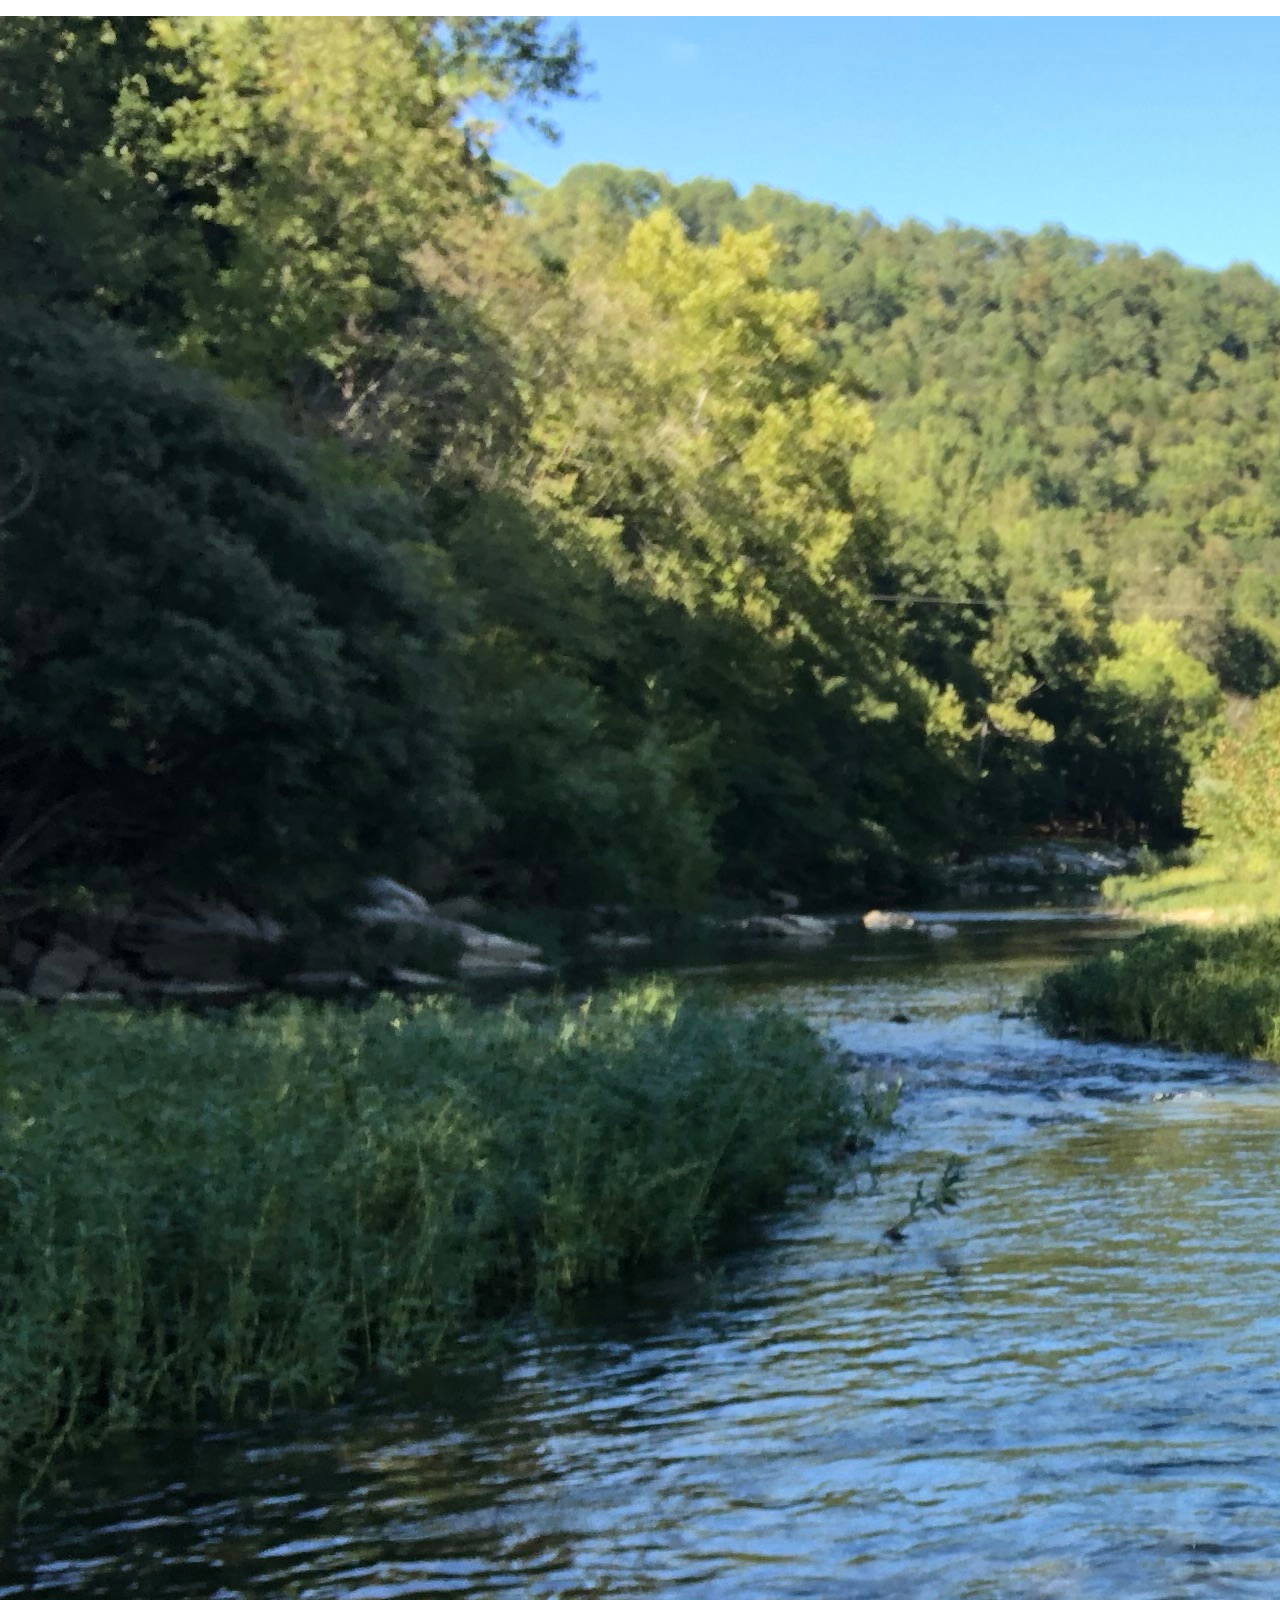
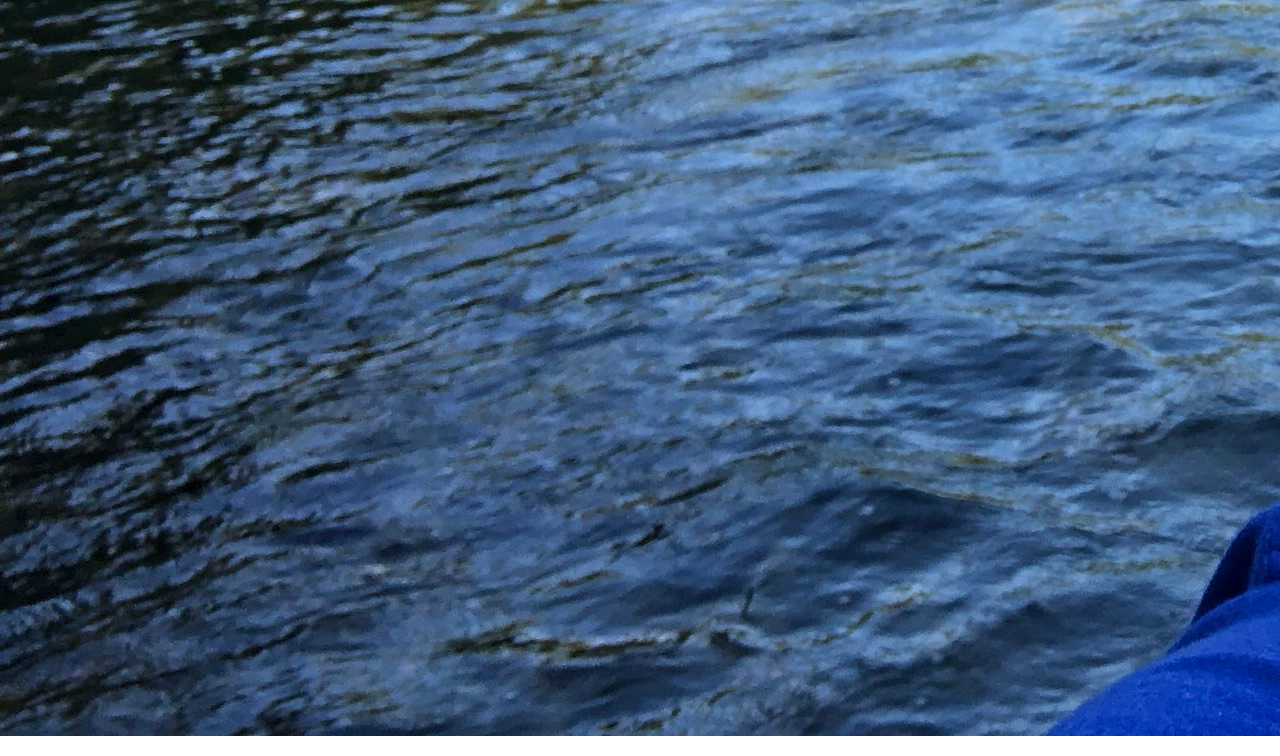
==== index.html @ 52b2852a "This is the first commit" ====
<!DOCTYPE html>
<html lang="en">
<head>
    <meta charset="UTF-8">
    <meta http-equiv="X-UA-Compatible" content="IE=edge">
    <meta name="viewport" content="width=device-width, initial-scale=1.0">
    <link rel="stylesheet" href="/normalize.css">
    <link rel="stylesheet" href="/styles.css">
    <title>Document</title>
</head>
<body>
    
</body>
</html>

<p>
  <img src="/my-pics/pics/me-at-river.JPG" alt="a picture of me at a river" />
</p>
---- styles.css ----
.box{
    display: block;
    width: 300px;
    height: 300px;
    background-color: tomato;
    box-shadow: 10px 10px lightgrey;
    border-radius: 10px;
    margin: 10px;
}
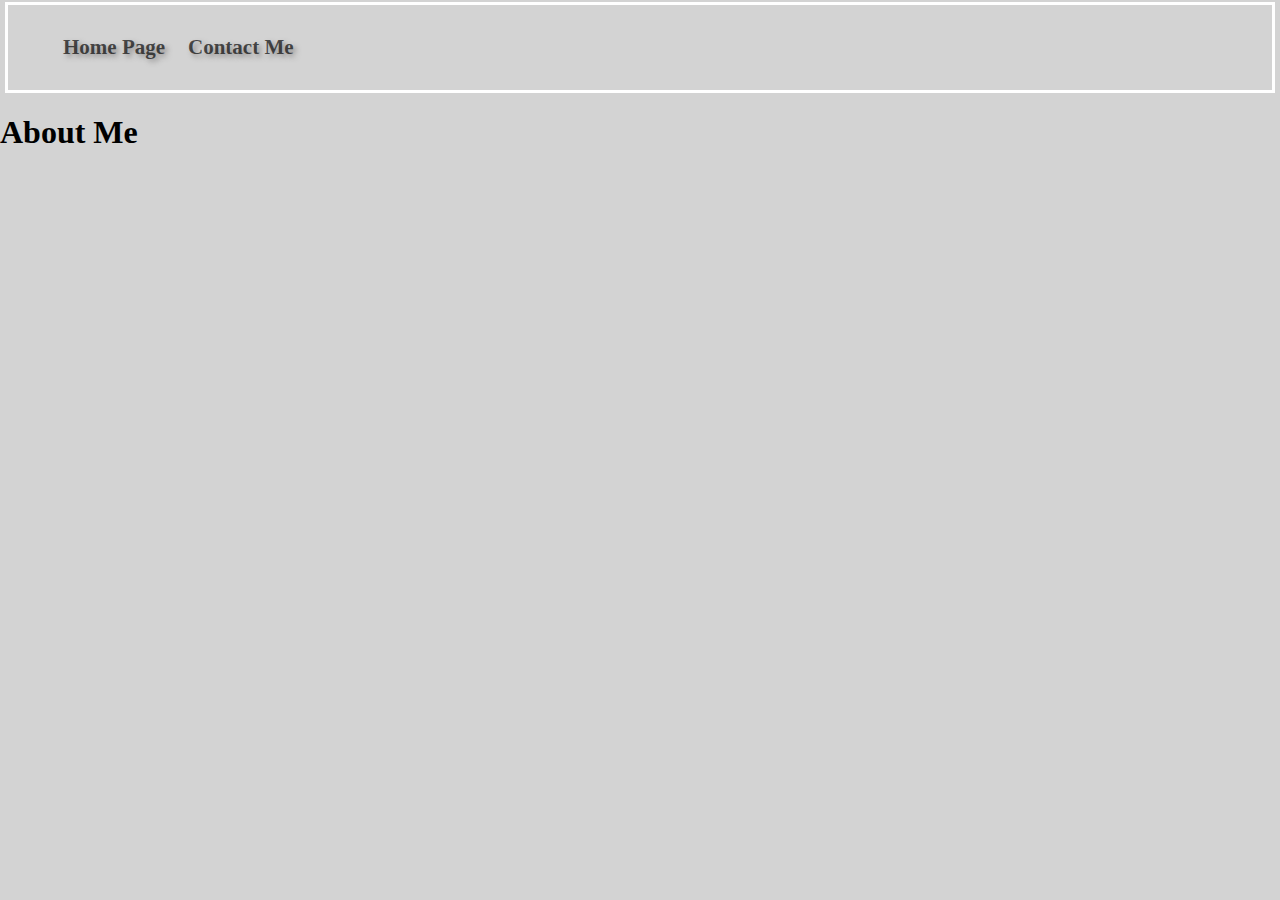
==== commit 6a4ea1ff: "initial code save" ====
--- a/index.html
+++ b/index.html
@@ -6,13 +6,21 @@
     <meta name="viewport" content="width=device-width, initial-scale=1.0">
     <link rel="stylesheet" href="/normalize.css">
     <link rel="stylesheet" href="/styles.css">
-    <title>Document</title>
+    <title>My-Webpage(Jeremy Mitchell)</title>
+    <style>
+        
+    </style>
 </head>
 <body>
+    <nav class="home-nav-bar">
+        <div class="home-link">Home Page</div>
+        <div class="contact-link">Contact Me</div>
+    </nav>
     
+    <div>
+        <h1>About Me</h1>
+    </div>
 </body>
 </html>
 
-<p>
-  <img src="/my-pics/pics/me-at-river.JPG" alt="a picture of me at a river" />
-</p>
+
--- a/styles.css
+++ b/styles.css
@@ -1,9 +1,61 @@
-.box{
-    display: block;
+*{
+    background-color: lightgray;    
+}
+
+.home-nav-bar, .contact-nav-bar{
+
+    padding: 5px;
+    padding-left: 50px;
+    border: 3px solid white;
+    margin: 2px 5px 3px 5px;
+    height: 75px;
+    font-size: 21px;
+    display: flex;
+    flex-direction: row;
+    align-items: center;
+    list-style: none;
+    font-family: 'Times New Roman', Times, serif;
+    font-weight: bold;
+    color: rgba(0, 0, 0, 0.674);
+}
+
+.home-link, .home-page.html, .contact-link, .contact.html{
+    width: 110px;
+    height: 20px;
+    padding: 10px;
+    padding-top: 5px;
+    padding-left: 5px;
+    text-shadow: 3px 3px 5px rgba(79, 76, 76, 0.5);
+}
+
+.cover-pic{
+    margin: 3px 5px 2px 5px;
+    display: grid;
+    grid-template-rows: 25% 50%;
+    grid-template-columns: 25% 50% 25%;
+    height: 525px;
+    border: 3px solid white;
+    justify-items: center;
+    align-items: center;
+}
+
+.title{
+    font-weight: bold;
+    font-size: 55px;
+}
+
+.pic-at-river{
     width: 300px;
-    height: 300px;
-    background-color: tomato;
-    box-shadow: 10px 10px lightgrey;
-    border-radius: 10px;
-    margin: 10px;
+    border-radius: 75%;
+    box-shadow: 0 0 25px rgb(0, 0, 0);
 }
+
+.about-me-text{
+    display: flex;
+    border: 3px solid white;
+    margin: 2px 5px 3px 5px;
+}
+
+h1{
+    font-family: 'Times New Roman', Times, serif;
+}
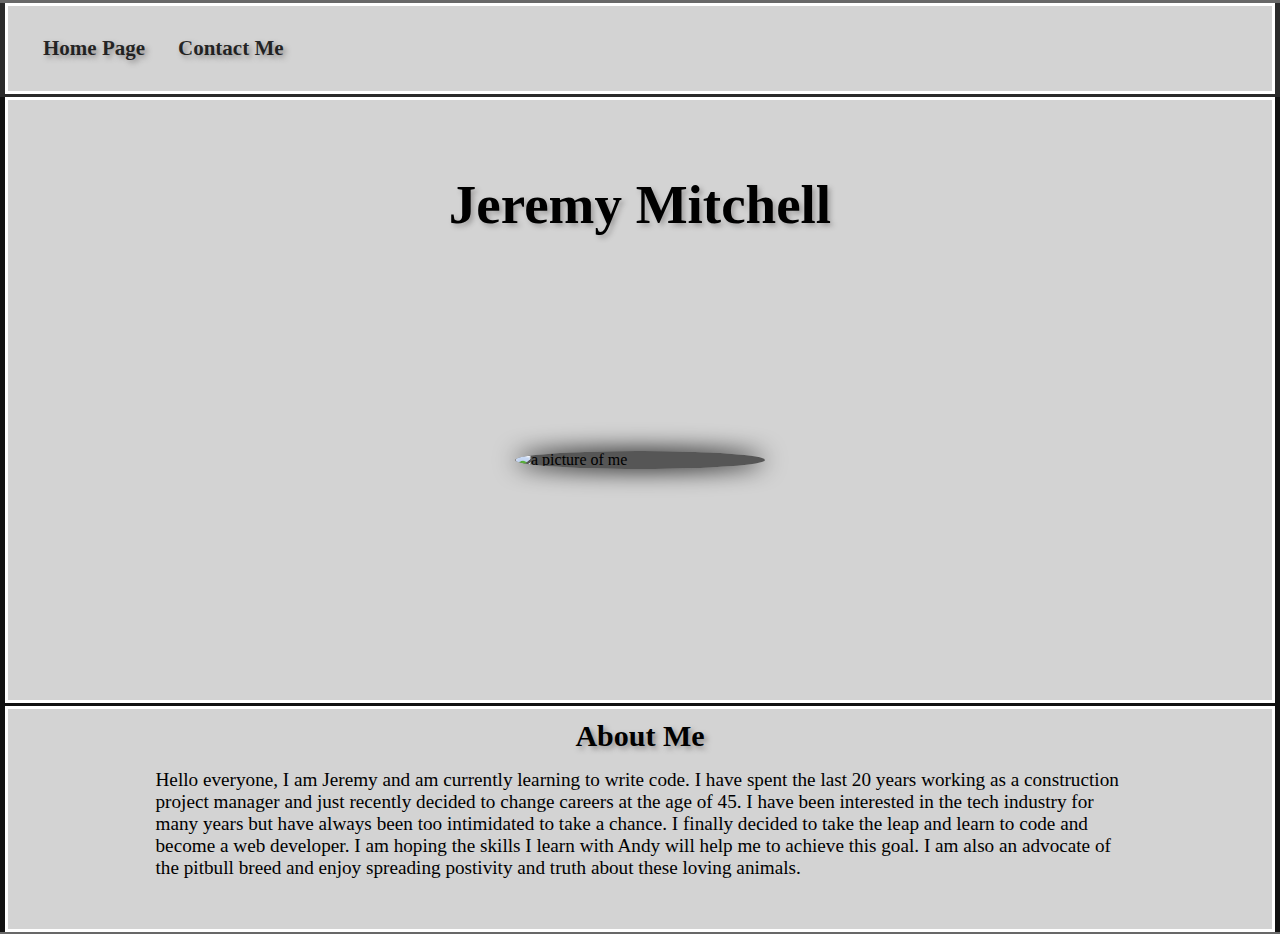
==== commit 4d644329: "Update index.html" ====
--- a/index.html
+++ b/index.html
@@ -1,26 +1,49 @@
 <!DOCTYPE html>
 <html lang="en">
-<head>
-    <meta charset="UTF-8">
-    <meta http-equiv="X-UA-Compatible" content="IE=edge">
-    <meta name="viewport" content="width=device-width, initial-scale=1.0">
-    <link rel="stylesheet" href="/normalize.css">
-    <link rel="stylesheet" href="/styles.css">
+  <head>
+    <meta charset="UTF-8" />
+    <meta http-equiv="X-UA-Compatible" content="IE=edge" />
+    <meta name="viewport" content="width=device-width, initial-scale=1.0" />
+    <link rel="stylesheet" href="normalize.css" />
+    <link rel="stylesheet" href="styles.css" />
     <title>My-Webpage(Jeremy Mitchell)</title>
-    <style>
-        
-    </style>
-</head>
-<body>
+    <style></style>
+  </head>
+  <body>
     <nav class="home-nav-bar">
-        <div class="home-link">Home Page</div>
-        <div class="contact-link">Contact Me</div>
+      <div class="home-link">Home Page</div>
+      <a class="contact-link" href="contact.html">Contact Me</a>
     </nav>
-    
-    <div>
-        <h1>About Me</h1>
-    </div>
-</body>
+
+    <!-- the open divs are there as place holders for the empty grid cells.  DO NOT DELETE!!! -->
+    <main>
+      <div class="home-page-pic-container">
+        <div></div>
+        <h1 class="pic-header">Jeremy Mitchell</h1>
+        <div></div>
+        <div></div>
+        <img
+          class="selfie"
+          src="/my-pics/pics/selfie.JPG"
+          alt="a picture of me"
+        />
+        <div></div>
+      </div>
+
+      <div class="about-me-container">
+        <div class="about-me">About Me</div>
+        <div class="description">
+          Hello everyone, I am Jeremy and am currently learning to write code. I
+          have spent the last 20 years working as a construction project manager
+          and just recently decided to change careers at the age of 45. I have
+          been interested in the tech industry for many years but have always
+          been too intimidated to take a chance. I finally decided to take the
+          leap and learn to code and become a web developer. I am hoping the
+          skills I learn with Andy will help me to achieve this goal. I am also
+          an advocate of the pitbull breed and enjoy spreading postivity and
+          truth about these loving animals.
+        </div>
+      </div>
+    </main>
+  </body>
 </html>
-
-
--- a/styles.css
+++ b/styles.css
@@ -1,22 +1,55 @@
+
+
+/* Home Page layout */
+/* i used the background color to create the line border and then created the background of each area with the lightgray below it*/
+
 *{
-    background-color: lightgray;    
+    background-color: rgba(0, 0, 0, 0.592); 
 }
 
-.home-nav-bar, .contact-nav-bar{
+.contact-nav-bar, .home-nav-bar,.contact-link, .home-link, .home-page-pic-container, .about-me-container, .pic-header, .about-me, .description, .contact-me-container, .contact-me-header, .phone, .email, .phone{
+    background: lightgray;
+}
 
-    padding: 5px;
-    padding-left: 50px;
-    border: 3px solid white;
-    margin: 2px 5px 3px 5px;
-    height: 75px;
-    font-size: 21px;
+.contact-nav-bar, .home-nav-bar, .home-page-pic-container, .about-me-container, .contact-me-container, .pics-container{
+    width: auto;
+}
+
+.contact-nav-bar, .home-nav-bar{
     display: flex;
     flex-direction: row;
     align-items: center;
+    padding-left: 20px;
+    height: 85px;
     list-style: none;
+    margin: 3px 5px 2px 5px;
+    border: 3px solid white;
+    font-size: 21px;
     font-family: 'Times New Roman', Times, serif;
     font-weight: bold;
-    color: rgba(0, 0, 0, 0.674);
+}
+
+a{text-decoration: none;}
+a:hover{ color: rgba(190, 25, 25, 0.991);}
+
+.home-page-pic-container{
+    display: grid;
+    grid-template-rows: 35% 50%;
+    grid-template-columns: 25% 50% 25%;
+    justify-items: center;
+    align-items: center;
+    height: 600px;
+    margin: 3px 5px 2px 5px;
+    border: 3px solid white;
+}
+
+.about-me-container{
+    display: flex;
+    flex-direction: column;
+    align-items: center;
+    height: 220px;
+    margin: 3px 5px 2px 5px;
+    border: 3px solid white;
 }
 
 .home-link, .home-page.html, .contact-link, .contact.html{
@@ -24,38 +57,87 @@
     height: 20px;
     padding: 10px;
     padding-top: 5px;
-    padding-left: 5px;
+    padding-left: 15px;
+    color: rgba(0, 0, 0, 0.819);
     text-shadow: 3px 3px 5px rgba(79, 76, 76, 0.5);
+
 }
 
-.cover-pic{
-    margin: 3px 5px 2px 5px;
-    display: grid;
-    grid-template-rows: 25% 50%;
-    grid-template-columns: 25% 50% 25%;
-    height: 525px;
-    border: 3px solid white;
-    justify-items: center;
-    align-items: center;
+.pic-header{
+    font-size: 55px;
+    text-shadow: 3px 3px 5px rgba(79, 76, 76, 0.369);
 }
 
-.title{
-    font-weight: bold;
-    font-size: 55px;
-}
-
-.pic-at-river{
-    width: 300px;
+.selfie{
+    width: 250px;
     border-radius: 75%;
     box-shadow: 0 0 25px rgb(0, 0, 0);
 }
 
-.about-me-text{
-    display: flex;
-    border: 3px solid white;
-    margin: 2px 5px 3px 5px;
+.about-me{
+    padding-top: 10px;
+    padding-bottom: 10px;
+    font-weight: bold;
+    font-size: 30px;
+    text-shadow: 3px 3px 5px rgba(79, 76, 76, 0.5);
 }
 
-h1{
-    font-family: 'Times New Roman', Times, serif;
+.description{
+    width: 101ch;
+    padding-top: 5px;
+    font-size: 1.2rem;
 }
+
+
+
+
+
+
+/* Contact Me page layout */
+/* nav-bar settings listed in home page layout */
+
+.contact-me-container{
+    display: flex;
+    flex-direction: column;
+    align-items: center;
+    justify-content: center;
+    height: 17rem;
+    margin: 3px 5px 2px 5px;
+    border: 3px solid white;
+}
+
+.pics-container{
+    display: flex;
+    flex-direction: row;
+    height: 550px;
+    margin: 3px 5px 2px 5px;
+    border: 3px solid white;
+}
+
+.contact-me-header{
+    padding-bottom: 30px;
+    font-weight: bold;
+    font-size: 1.5rem;
+    text-shadow: 3px 3px 5px rgba(79, 76, 76, 0.5);
+}
+
+.phone, .email{
+    padding-top: 20px;
+    font-weight: 500;
+}
+
+.gotti-pic{
+    width: 35vw;
+}
+
+.gordo-pic{
+    border-left: 3px solid white;
+    border-right: 3px solid white;
+    width: 25vw;
+}
+
+.diamond-pic{
+    width: 40vw;
+}
+
+
